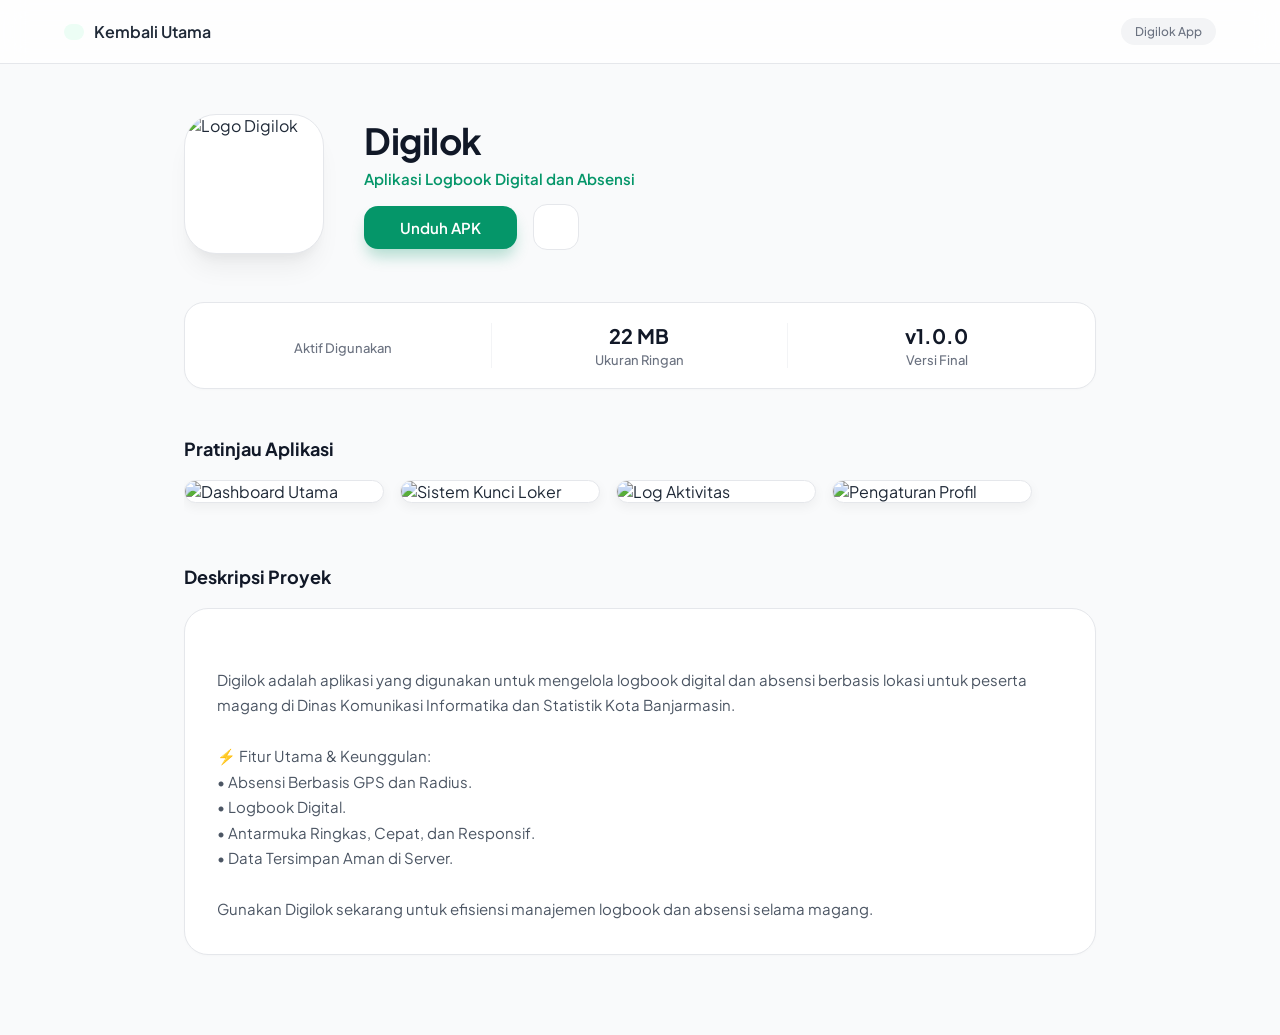
==== digilok.html @ e007ba1b "aplikasi DIGILOK" ====
<!DOCTYPE html>
<html lang="id">
<head>
    <meta charset="UTF-8">
    <meta name="viewport" content="width=device-width, initial-scale=1.0">
    <title>Digilok - Aplikasi Loker Digital</title>
    <link href="https://fonts.googleapis.com/css2?family=Plus+Jakarta+Sans:wght@400;500;600;700&display=swap" rel="stylesheet">
    <script src="https://cdnjs.cloudflare.com/ajax/libs/font-awesome/6.4.0/js/all.min.js"></script>
    
    <style>
        :root {
            --primary: #059669;
            --primary-dark: #047857;
            --primary-light: #ecfdf5;
            --text-main: #1f2937;
            --text-muted: #6b7280;
            --bg-body: #f9fafb;
            --card-bg: #ffffff;
        }

        * {
            margin: 0;
            padding: 0;
            box-sizing: border-box;
            font-family: 'Plus Jakarta Sans', sans-serif;
        }

        body {
            background-color: var(--bg-body);
            color: var(--text-main);
            padding-bottom: 80px;
        }

        /* Modern Top Bar */
        header {
            display: flex;
            align-items: center;
            justify-content: space-between;
            padding: 18px 5%;
            background: rgba(255, 255, 255, 0.8);
            backdrop-filter: blur(12px);
            border-bottom: 1px solid #e5e7eb;
            position: sticky;
            top: 0;
            z-index: 100;
        }

        /* Navigasi Kembali ke index.html */
        .brand {
            display: flex;
            align-items: center;
            gap: 10px;
            font-size: 16px;
            font-weight: 600;
            color: var(--text-main);
            text-decoration: none;
            transition: color 0.2s;
        }

        .brand:hover {
            color: var(--primary);
        }

        .brand i {
            color: var(--primary);
            background: var(--primary-light);
            padding: 8px 10px;
            border-radius: 10px;
            font-size: 15px;
        }

        .badge-store {
            font-size: 12px;
            background: #f3f4f6;
            padding: 6px 14px;
            border-radius: 20px;
            color: var(--text-muted);
            font-weight: 500;
        }

        /* Container & Layout */
        .container {
            max-width: 960px;
            margin: 50px auto 0 auto;
            padding: 0 24px;
        }

        /* Hero App Section */
        .app-hero {
            display: flex;
            gap: 40px;
            align-items: center;
            margin-bottom: 48px;
        }

        /* Desain Khusus untuk Logo Milik Anda */
        .app-custom-logo {
            width: 140px;
            height: 140px;
            border-radius: 32px;
            object-fit: cover;
            box-shadow: 0 20px 25px -5px rgba(0, 0, 0, 0.05), 0 10px 10px -5px rgba(0, 0, 0, 0.04);
            border: 1px solid #e5e7eb;
            flex-shrink: 0;
            background-color: #ffffff;
        }

        .app-meta-info {
            display: flex;
            flex-direction: column;
        }

        .app-title {
            font-size: 36px;
            font-weight: 700;
            letter-spacing: -0.5px;
            margin-bottom: 6px;
            color: #111827;
        }

        .developer-tag {
            font-size: 15px;
            color: var(--primary);
            font-weight: 600;
            margin-bottom: 16px;
        }

        /* Buttons Custom */
        .action-area {
            display: flex;
            gap: 16px;
            align-items: center;
        }

        .btn-download {
            background: var(--primary);
            color: white;
            text-decoration: none;
            padding: 12px 36px;
            border-radius: 14px;
            font-size: 15px;
            font-weight: 600;
            box-shadow: 0 10px 15px -3px rgba(5, 150, 105, 0.3);
            transition: all 0.2s ease;
        }

        .btn-download:hover {
            background: var(--primary-dark);
            transform: translateY(-2px);
            box-shadow: 0 12px 20px -3px rgba(5, 150, 105, 0.4);
        }

        .btn-secondary {
            background: #ffffff;
            border: 1px solid #e5e7eb;
            color: var(--text-muted);
            width: 46px;
            height: 46px;
            border-radius: 14px;
            display: flex;
            align-items: center;
            justify-content: center;
            cursor: pointer;
            transition: all 0.2s;
        }

        .btn-secondary:hover {
            background: #f9fafb;
            color: var(--text-main);
            border-color: #d1d5db;
        }

        /* Grid Data (Struktur Mirip Playstore Modern) */
        .stats-grid {
            display: grid;
            grid-template-columns: repeat(3, 1fr);
            background: var(--card-bg);
            border: 1px solid #e5e7eb;
            border-radius: 20px;
            padding: 20px 10px;
            margin-bottom: 48px;
            box-shadow: 0 1px 3px rgba(0,0,0,0.02);
        }

        .stat-card {
            text-align: center;
            display: flex;
            flex-direction: column;
            justify-content: center;
            border-right: 1px solid #f3f4f6;
        }

        .stat-card:last-child {
            border-right: none;
        }

        .stat-value {
            font-size: 20px;
            font-weight: 700;
            color: #111827;
            margin-bottom: 4px;
        }

        .stat-value i {
            color: var(--primary);
        }

        .stat-label {
            font-size: 13px;
            color: var(--text-muted);
            font-weight: 500;
        }

        /* Premium Screenshots Slider */
        .section-header {
            font-size: 18px;
            font-weight: 700;
            margin-bottom: 20px;
            color: #111827;
        }

        .slider-wrapper {
            display: flex;
            gap: 16px;
            overflow-x: auto;
            padding-bottom: 14px;
            margin-bottom: 48px;
            scrollbar-width: thin;
        }

        .slider-wrapper::-webkit-scrollbar {
            height: 6px;
        }
        .slider-wrapper::-webkit-scrollbar-thumb {
            background: #e5e7eb;
            border-radius: 10px;
        }

        /* Optimasi Tampilan Foto Screenshot Asli */
        .screenshot-real {
            min-width: 200px;
            max-width: 220px;
            height: auto;
            border-radius: 18px;
            border: 1px solid #e5e7eb;
            box-shadow: 0 4px 12px rgba(0, 0, 0, 0.05);
            object-fit: contain;
            flex-shrink: 0;
            background-color: #ffffff;
        }

        /* Description Typography */
        .desc-card {
            background: var(--card-bg);
            border: 1px solid #e5e7eb;
            padding: 32px;
            border-radius: 24px;
            box-shadow: 0 1px 3px rgba(0,0,0,0.02);
        }

        .desc-text {
            font-size: 15px;
            line-height: 1.7;
            color: #4b5563;
            white-space: pre-line;
        }

        /* Responsive Breakpoints */
        @media (max-width: 680px) {
            .app-hero {
                flex-direction: column;
                text-align: center;
                gap: 20px;
            }
            .app-custom-logo {
                width: 110px;
                height: 110px;
                border-radius: 26px;
            }
            .app-title {
                font-size: 28px;
            }
            .action-area {
                justify-content: center;
            }
            .screenshot-real {
                min-width: 165px;
            }
        }
    </style>
</head>
<body>

    <header>
        <a href="index.html" class="brand">
            <i class="fa-solid fa-house"></i> Kembali Utama
        </a>
        <div class="badge-store">Digilok App</div>
    </header>

    <div class="container">
        
        <section class="app-hero">
            <img src="assets/images/logo_digilok.JPEG" alt="Logo Digilok" class="app-custom-logo">
            
            <div class="app-meta-info">
                <h1 class="app-title">Digilok</h1>
                <div class="developer-tag">Aplikasi Logbook Digital dan Absensi</div>
                
                <div class="action-area">
                    <a href="https://github.com/erwendatri16/aplikasi_digilok_final/archive/refs/heads/main.zip" class="btn-download">Unduh APK</a>
                    <button class="btn-secondary" title="Bagikan"><i class="fa-solid fa-arrow-up-from-bracket"></i></button>
                </div>
            </div>
        </section>

        <section class="stats-grid">
            <div class="stat-card">
                <span class="stat-value"><i class="fa-solid fa-cloud-arrow-down"></i></span>
                <span class="stat-label">Aktif Digunakan</span>
            </div>
            <div class="stat-card">
                <span class="stat-value">22 MB</span>
                <span class="stat-label">Ukuran Ringan</span>
            </div>
            <div class="stat-card">
                <span class="stat-value">v1.0.0</span>
                <span class="stat-label">Versi Final</span>
            </div>
        </section>

        <h2 class="section-header">Pratinjau Aplikasi</h2>
        <section class="slider-wrapper">
            <img src="assets/images/screenshot_dashboard.png" alt="Dashboard Utama" class="screenshot-real">
            <img src="assets/images/screenshot_loker.png" alt="Sistem Kunci Loker" class="screenshot-real">
            <img src="assets/images/screenshot_riwayat.png" alt="Log Aktivitas" class="screenshot-real">
            <img src="assets/images/screenshot_profil.png" alt="Pengaturan Profil" class="screenshot-real">
        </section>

        <h2 class="section-header">Deskripsi Proyek</h2>
        <section class="desc-card">
            <p class="desc-text">
                Digilok adalah aplikasi yang digunakan untuk mengelola logbook digital dan absensi berbasis lokasi untuk peserta magang di Dinas Komunikasi Informatika dan Statistik Kota Banjarmasin.

                ⚡ Fitur Utama & Keunggulan:
                • Absensi Berbasis GPS dan Radius.
                • Logbook Digital.
                • Antarmuka Ringkas, Cepat, dan Responsif.
                • Data Tersimpan Aman di Server.

                Gunakan Digilok sekarang untuk efisiensi manajemen logbook dan absensi selama magang.
            </p>
        </section>

    </div>

</body>
</html>
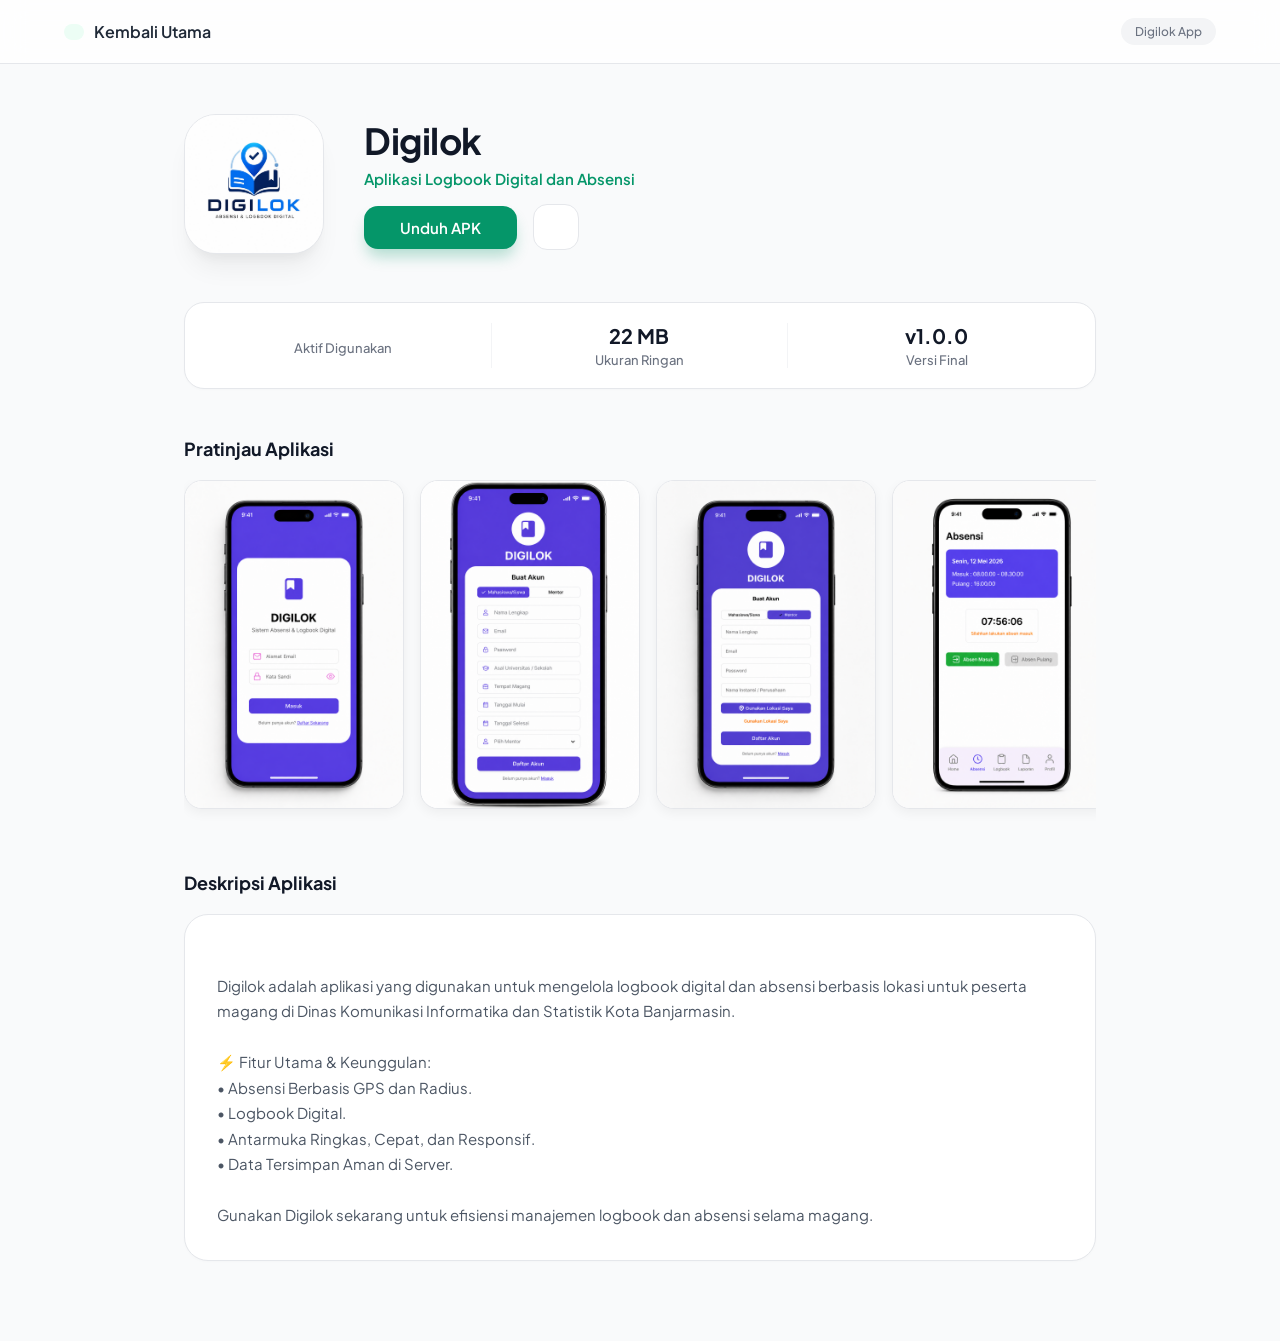
==== commit 09f1f47f: "tambah digilok" ====
--- a/digilok.html
+++ b/digilok.html
@@ -301,7 +301,7 @@
     <div class="container">
         
         <section class="app-hero">
-            <img src="assets/images/logo_digilok.JPEG" alt="Logo Digilok" class="app-custom-logo">
+            <img src="assets/images/digilok.jpeg" alt="Logo Digilok" class="app-custom-logo">
             
             <div class="app-meta-info">
                 <h1 class="app-title">Digilok</h1>
@@ -331,13 +331,15 @@
 
         <h2 class="section-header">Pratinjau Aplikasi</h2>
         <section class="slider-wrapper">
-            <img src="assets/images/screenshot_dashboard.png" alt="Dashboard Utama" class="screenshot-real">
-            <img src="assets/images/screenshot_loker.png" alt="Sistem Kunci Loker" class="screenshot-real">
-            <img src="assets/images/screenshot_riwayat.png" alt="Log Aktivitas" class="screenshot-real">
-            <img src="assets/images/screenshot_profil.png" alt="Pengaturan Profil" class="screenshot-real">
+            <img src="assets/images/digilok/login.png" alt="Halaman Login" class="screenshot-real">
+            <img src="assets/images/digilok/register_user.png" alt="Register_mahasiswa" class="screenshot-real">
+            <img src="assets/images/digilok/register_mentor.png" alt="Log Aktivitas" class="screenshot-real">
+            <img src="assets/images/digilok/absensi.png" alt="Pengaturan Profil" class="screenshot-real">
+            <img src="assets/images/digilok/logbook.png" alt="Pengaturan Profil" class="screenshot-real">
+            <img src="assets/images/digilok/tambah_logbook.png" alt="Pengaturan Profil" class="screenshot-real">
         </section>
 
-        <h2 class="section-header">Deskripsi Proyek</h2>
+        <h2 class="section-header">Deskripsi Aplikasi</h2>
         <section class="desc-card">
             <p class="desc-text">
                 Digilok adalah aplikasi yang digunakan untuk mengelola logbook digital dan absensi berbasis lokasi untuk peserta magang di Dinas Komunikasi Informatika dan Statistik Kota Banjarmasin.
